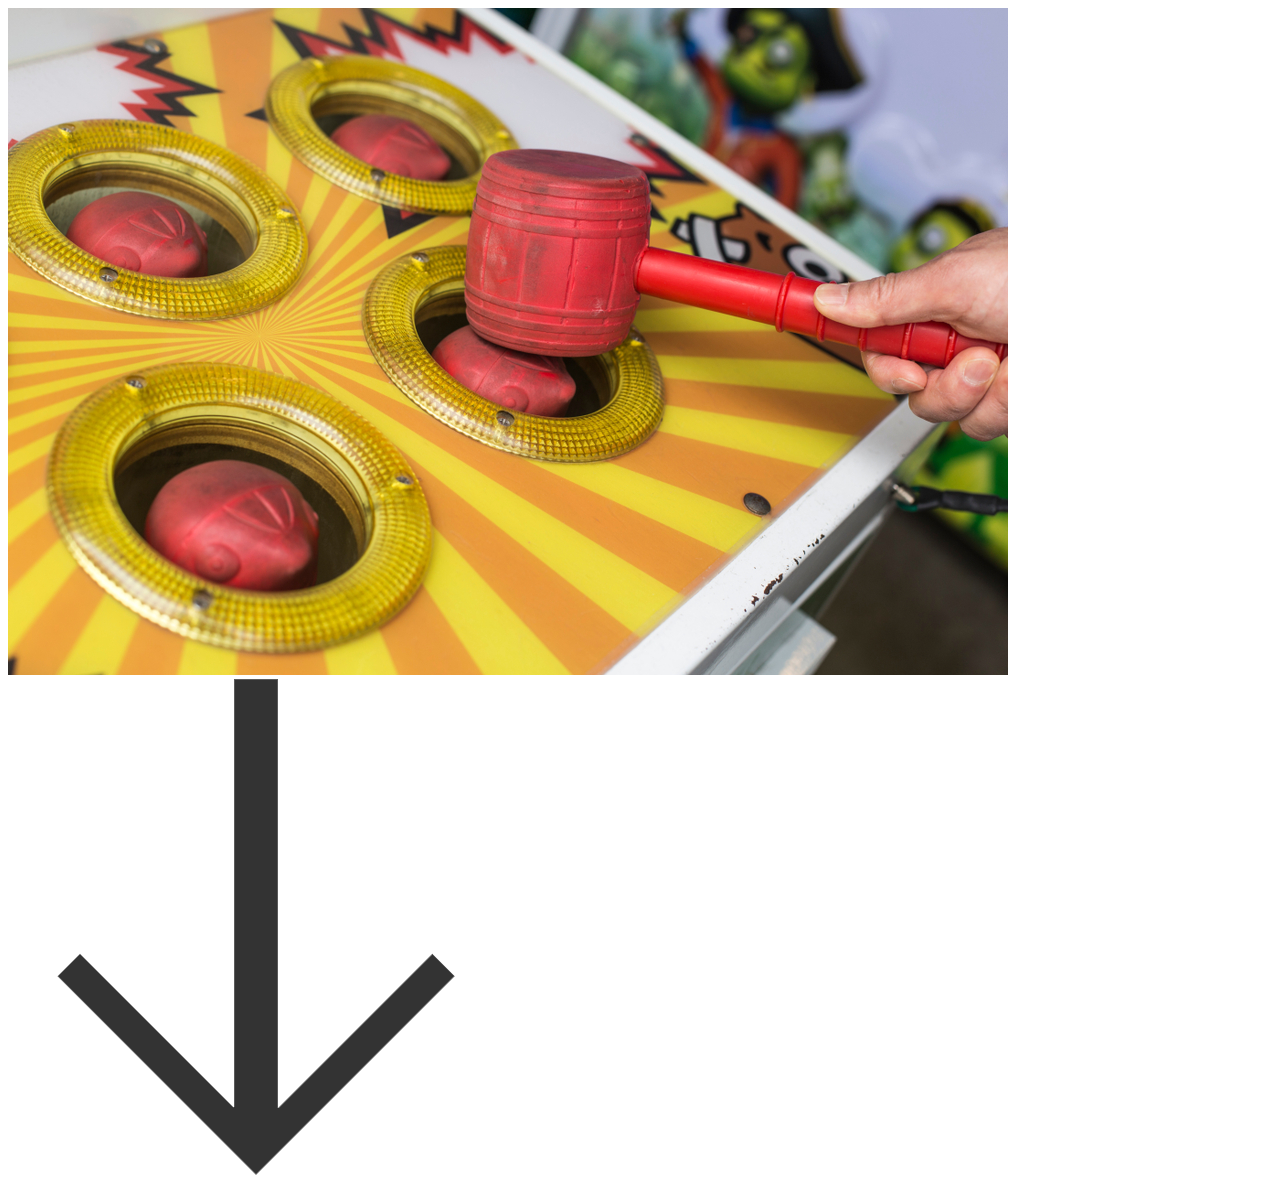
==== Sprint 1/Introdução à páginas web/exercicios/Whac-A-Mole/index.html @ 9f56432d "Exercício da aula 1 de criação do jogo da toupeira e criação da página de notícias, apenas HTML" ====
<!DOCTYPE html>
<html lang="pt-BR">
    <head>
        <meta charset="UTF-8">
        <meta name="viewport" content="width=device-width, initial-scale=1.0">
        <title>Whac-A-Mole</title>
    </head>
    <body>
        <section>
            <div class="banner">
                <img src="images/Whac-A-Mole.jpg" alt="Whac-A-Mole">
            </div>
        </section>
        <footer id="footer-inicio">
            <div class="arrow">
                <a href="regras.html#header-regras">
                    <img src="images/arrow-down.png" alt="regras">
                </a>
            </div>
        </footer>
    </body>
</html>
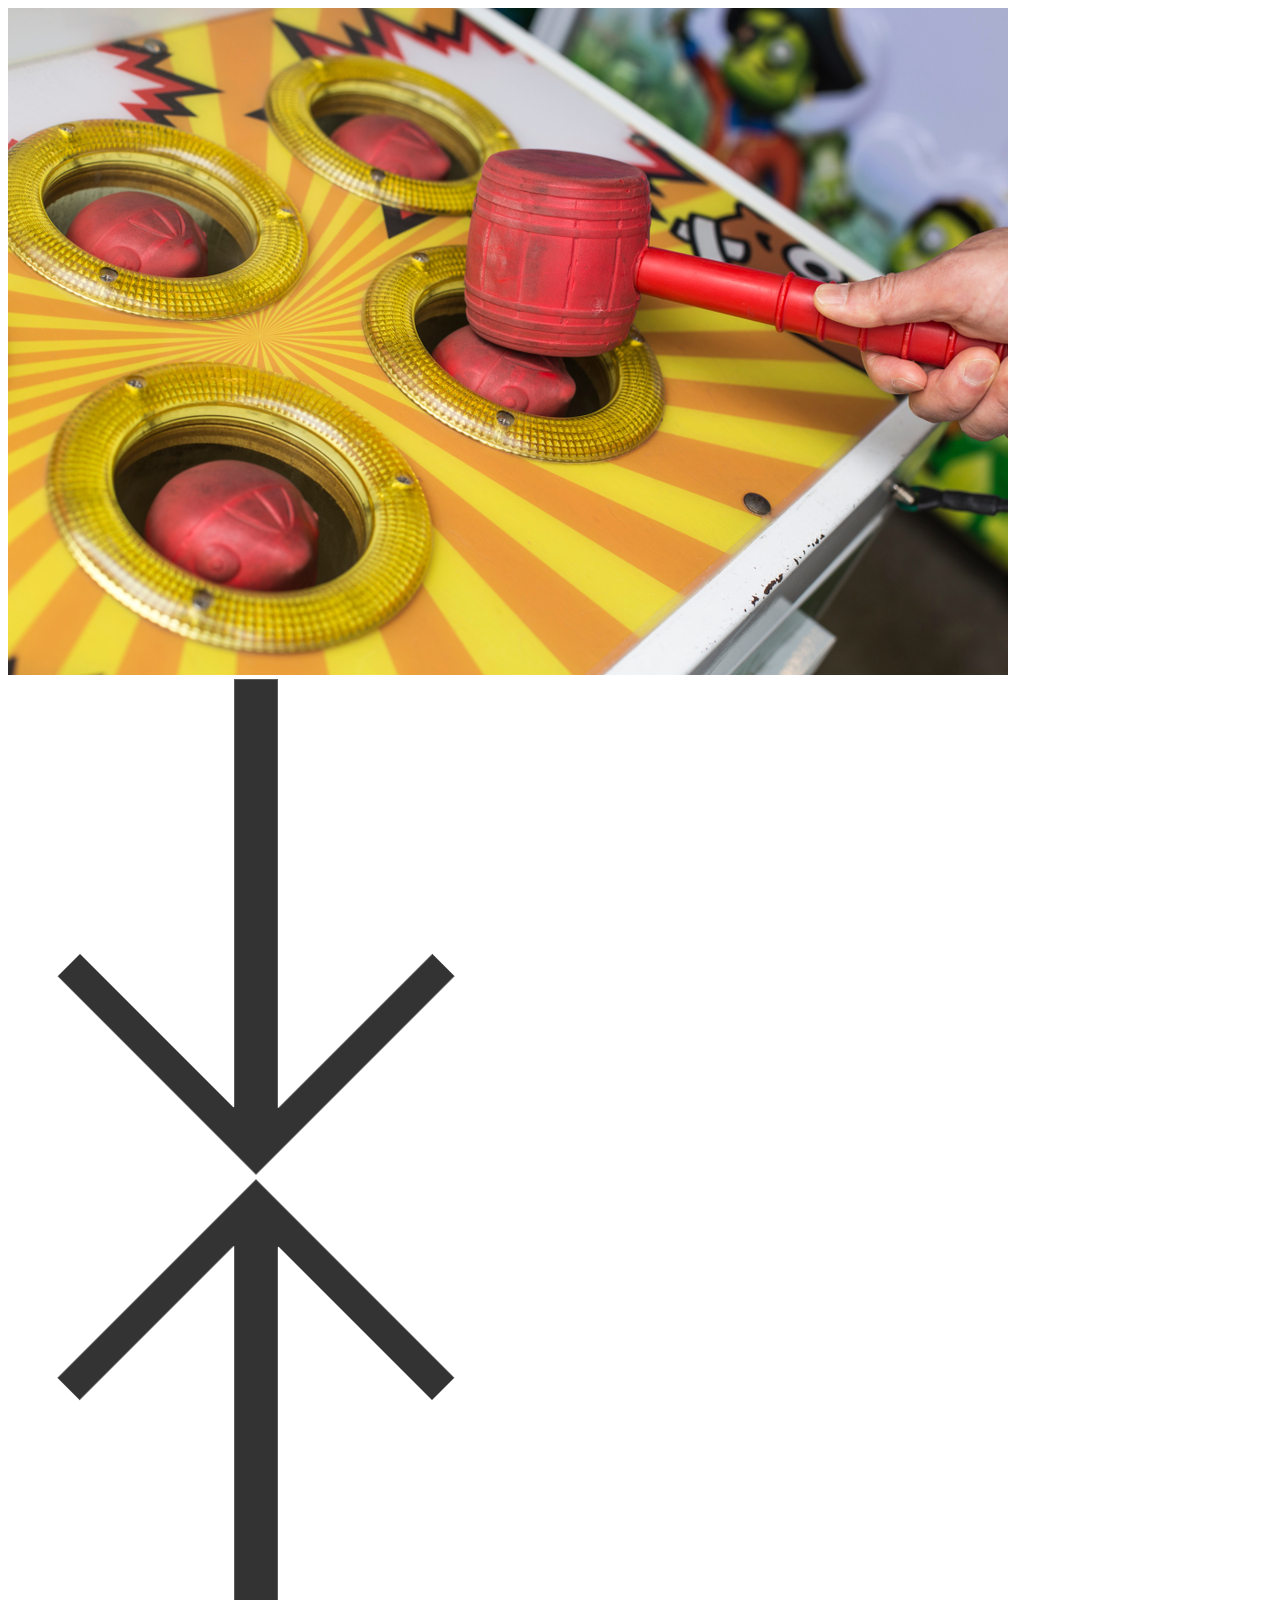
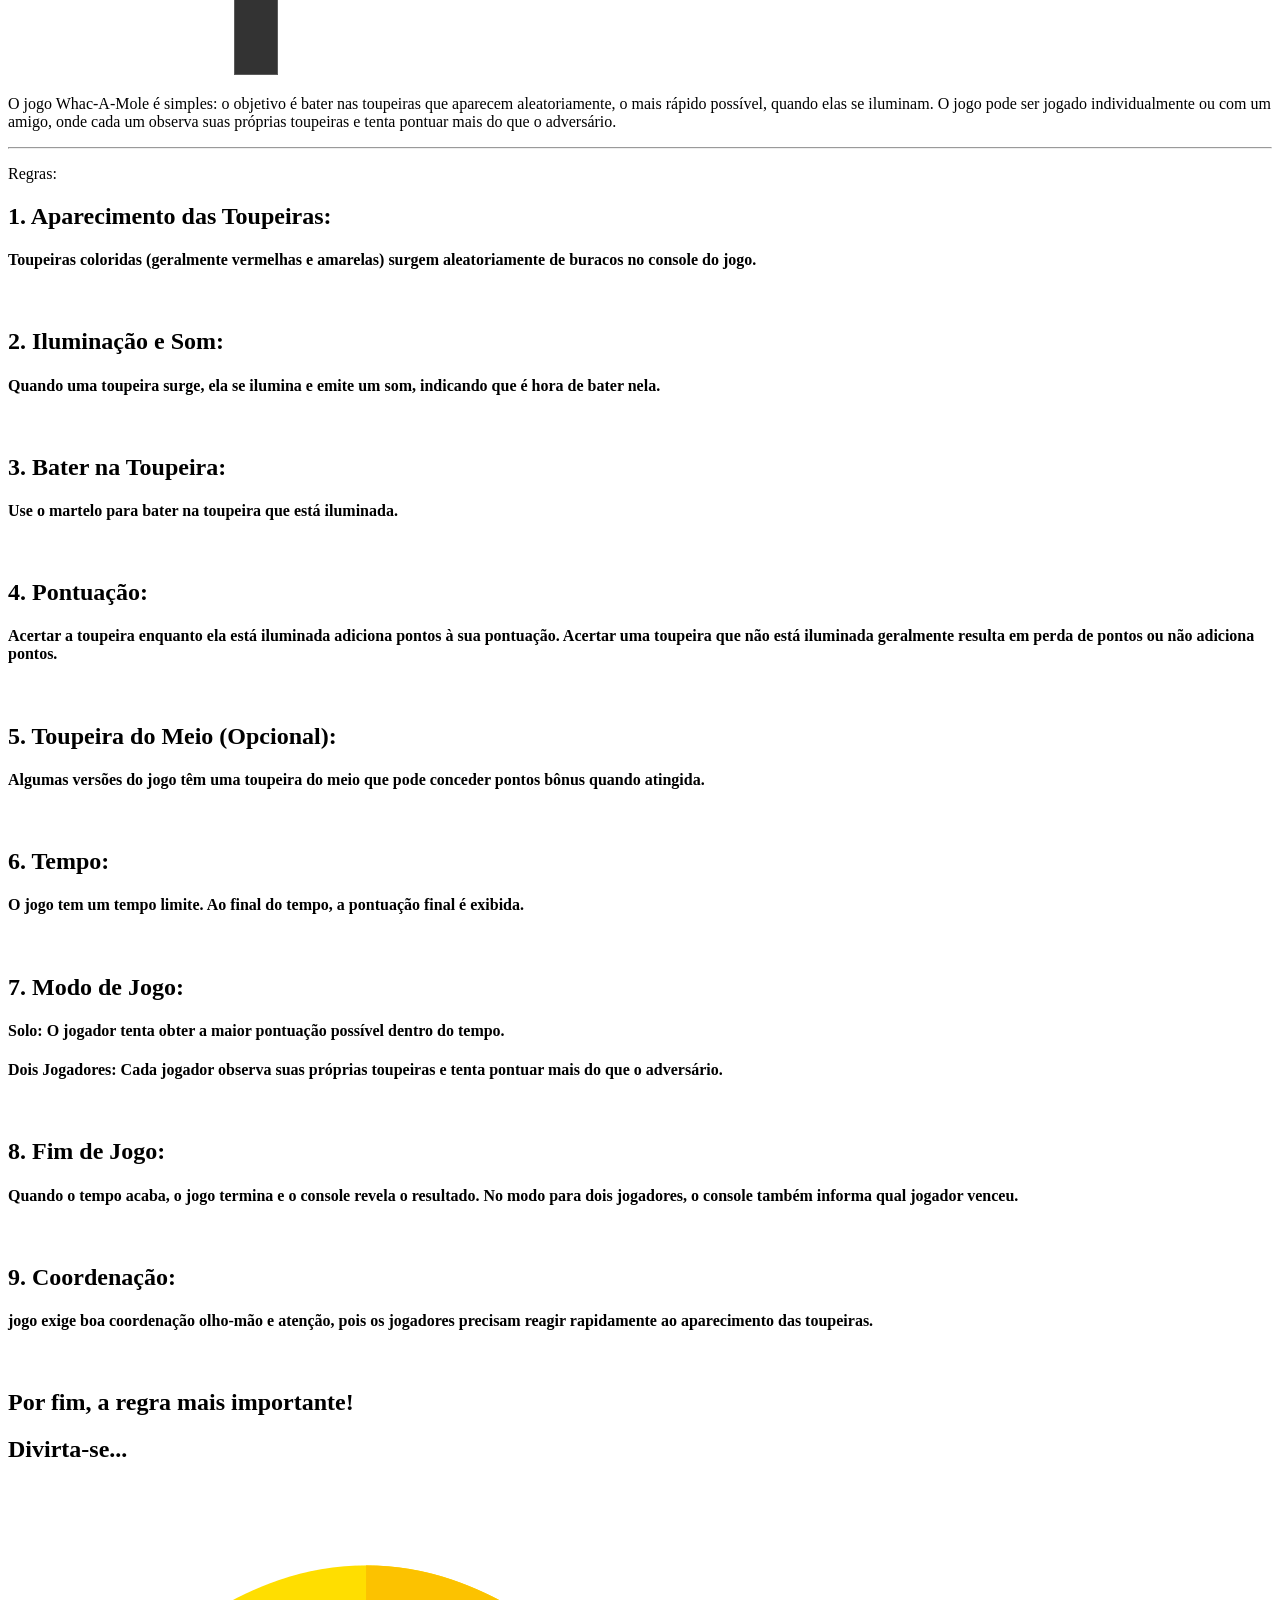
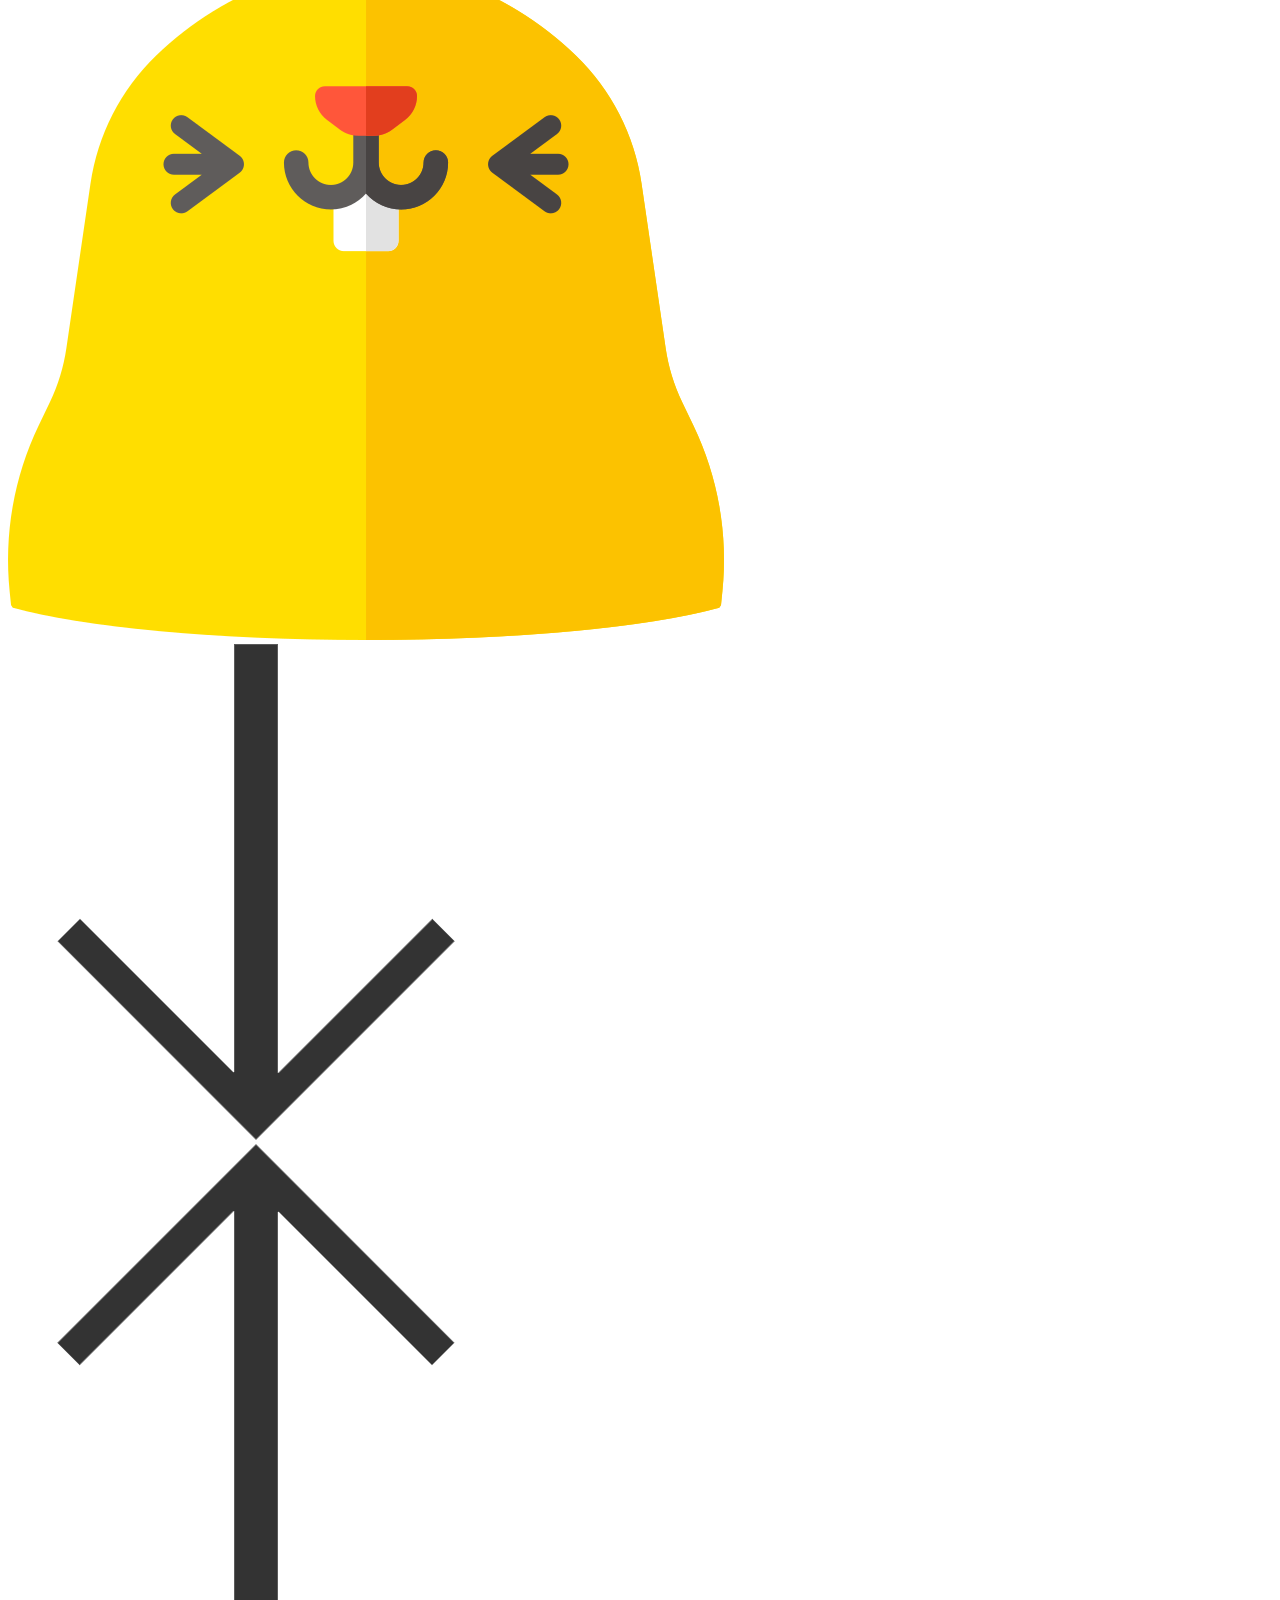
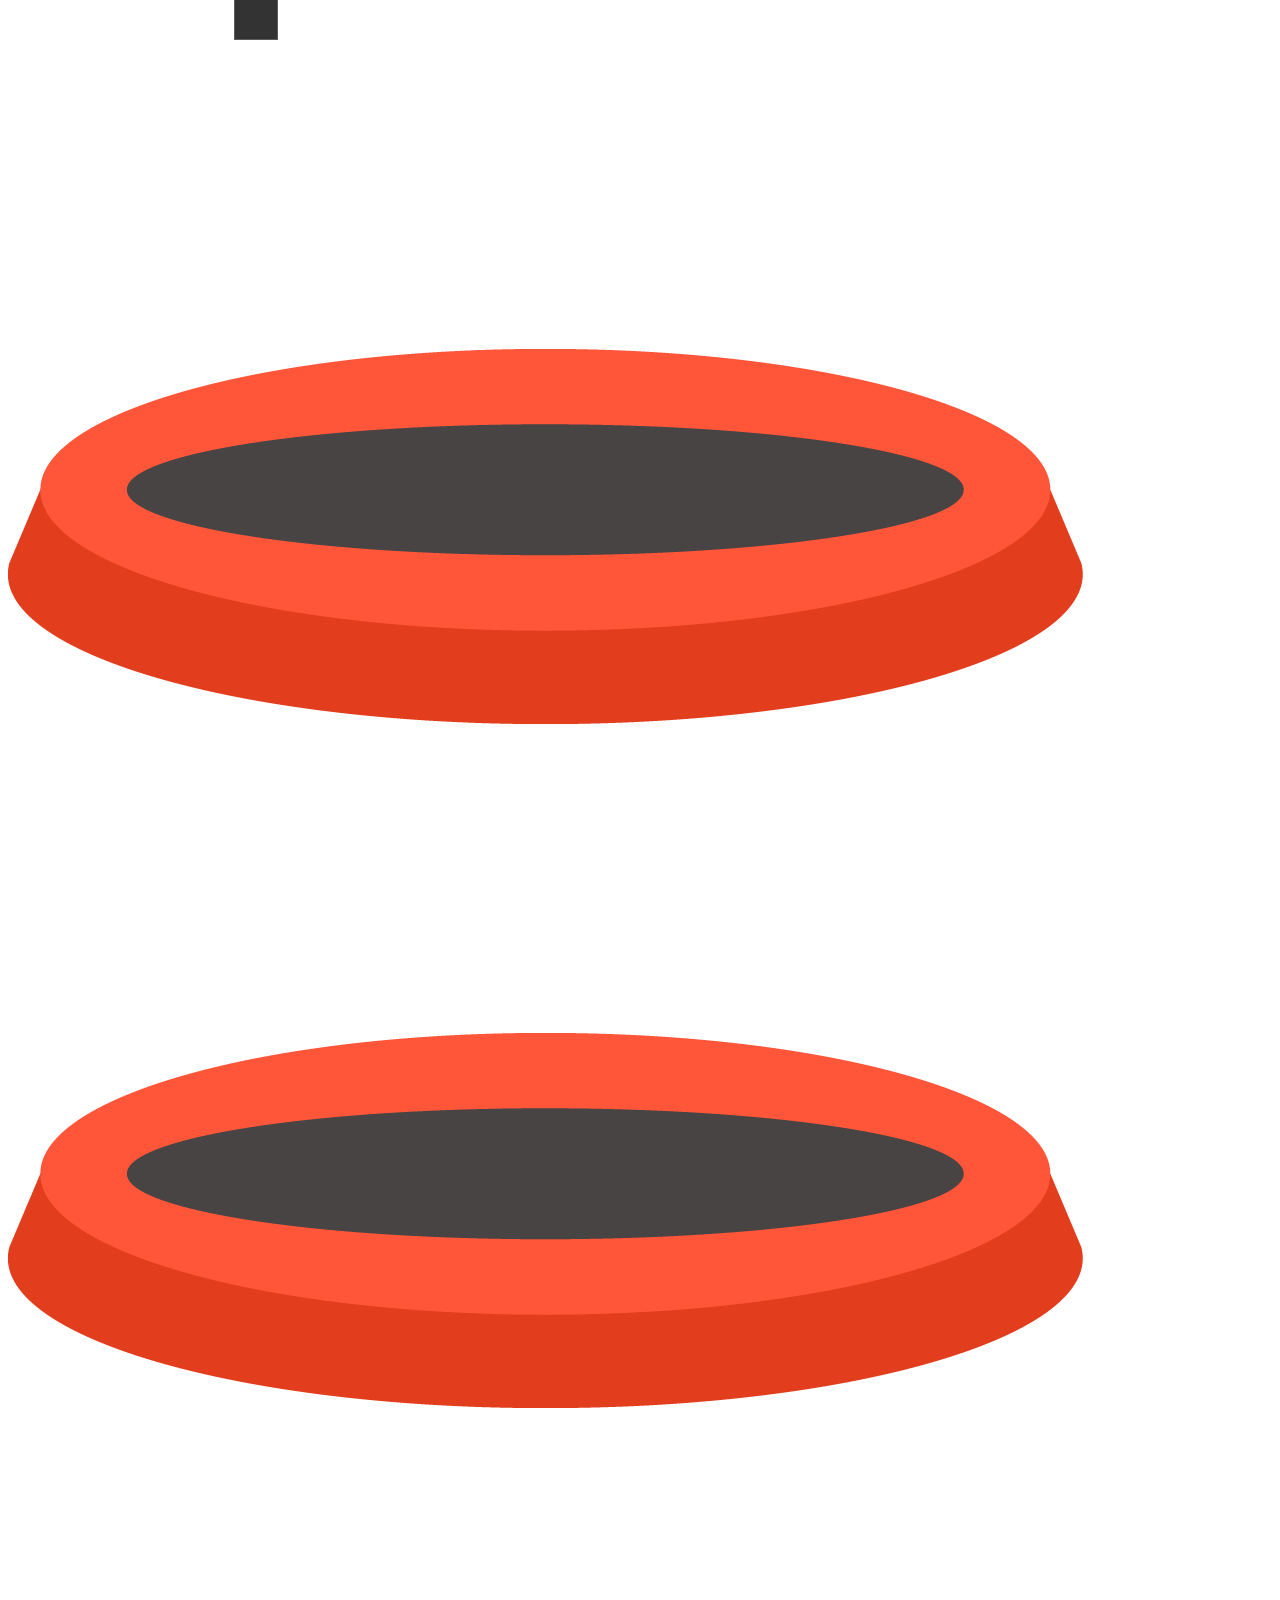
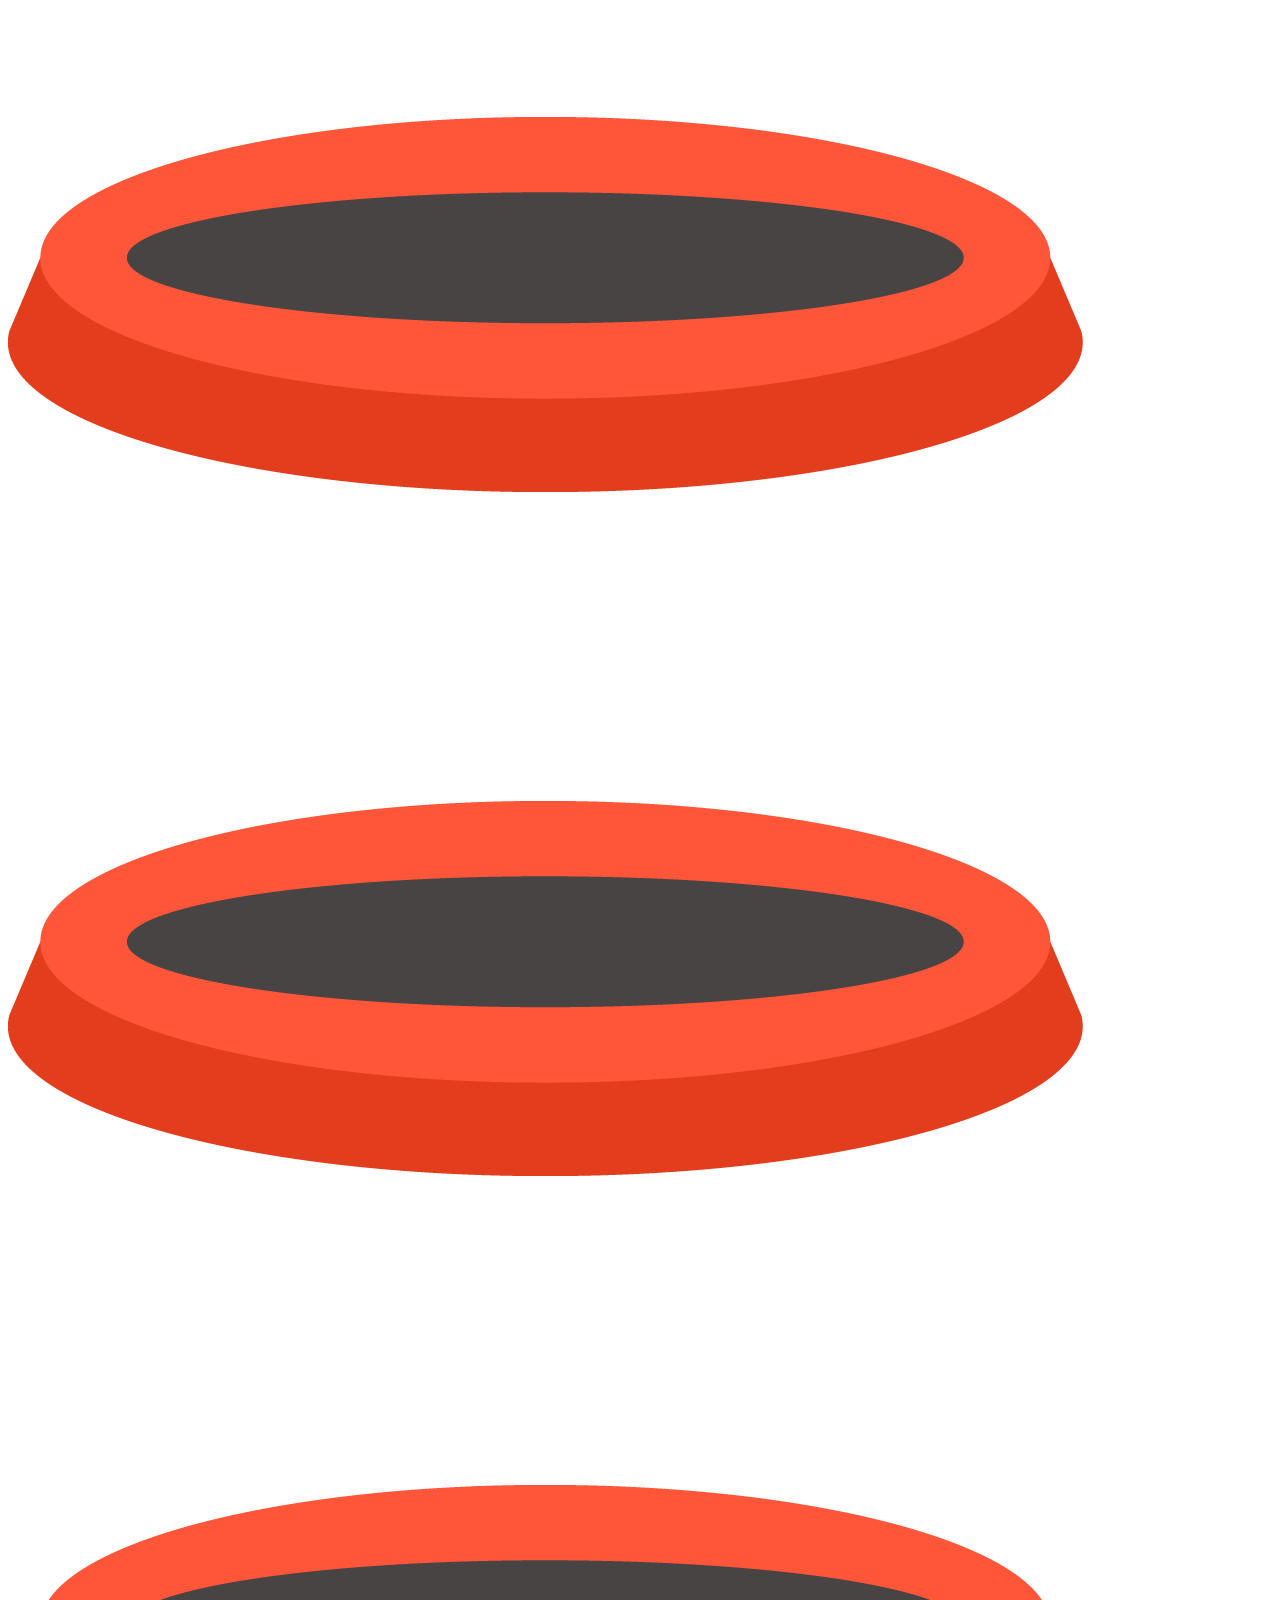
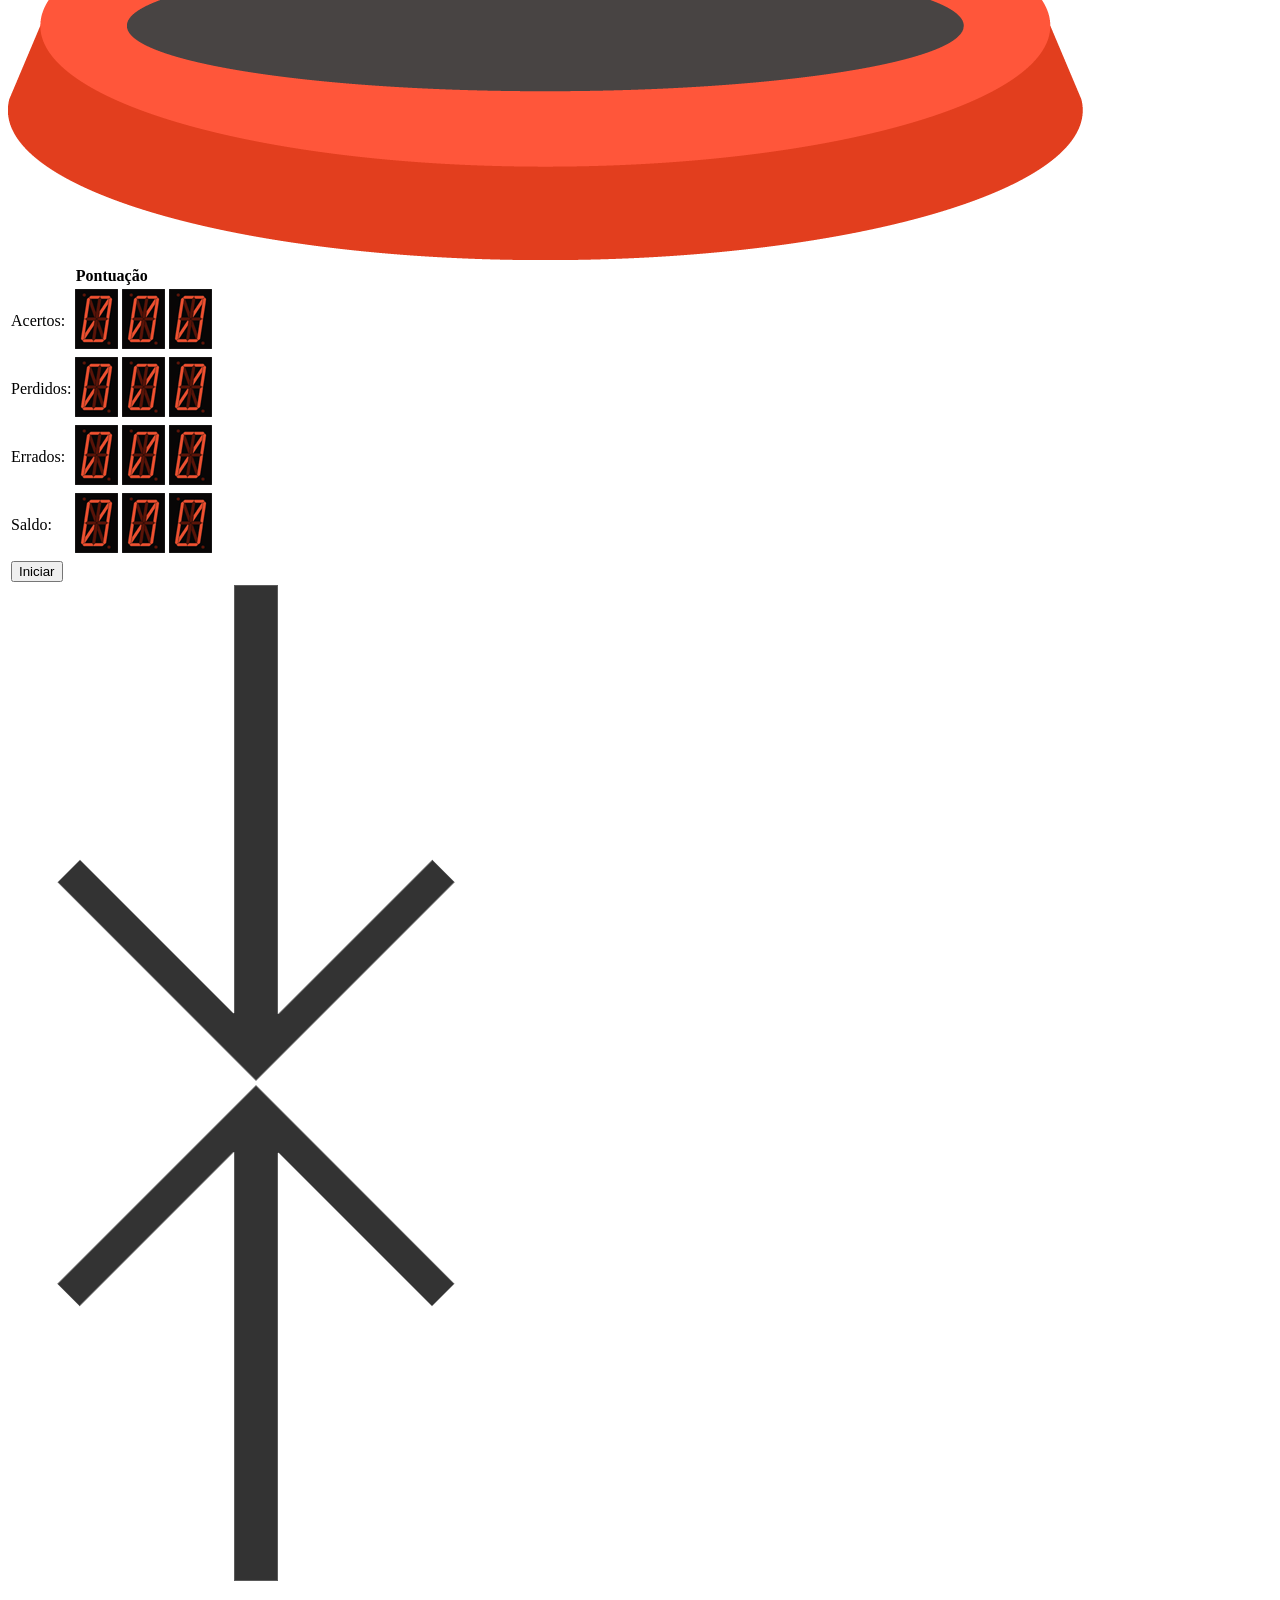
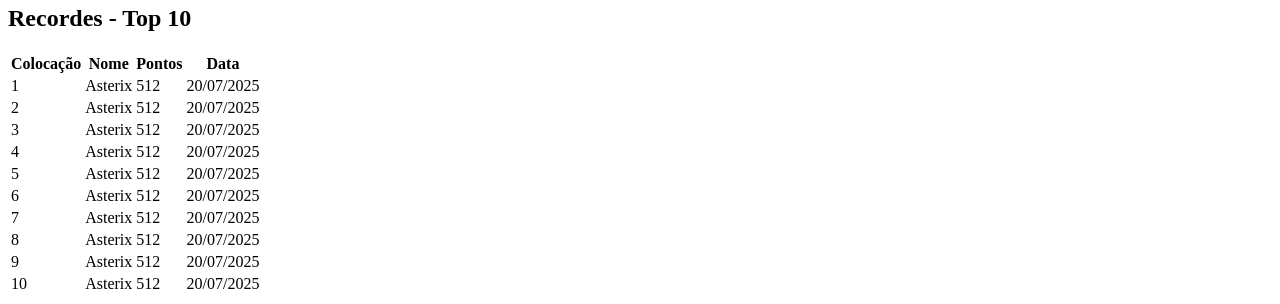
==== commit f51123ea: "criação da página única para o desafio da aula 1. e para o encontro com o professor criação de um no" ====
--- a/Sprint 1/Introdução à páginas web/exercicios/Whac-A-Mole/index.html
+++ b/Sprint 1/Introdução à páginas web/exercicios/Whac-A-Mole/index.html
@@ -6,17 +6,215 @@
         <title>Whac-A-Mole</title>
     </head>
     <body>
-        <section>
+        <section id="inicio">
             <div class="banner">
                 <img src="images/Whac-A-Mole.jpg" alt="Whac-A-Mole">
             </div>
-        </section>
-        <footer id="footer-inicio">
-            <div class="arrow">
-                <a href="regras.html#header-regras">
-                    <img src="images/arrow-down.png" alt="regras">
-                </a>
-            </div>
-        </footer>
+
+            <div class="arrow">
+                <a href="#regras" class="circulo">
+                    <img src="images/arrow-down.png" alt="tabuleiro" class="arrow">
+                </a>
+            </div>
+        </section>
+
+        <section class="regras" id="regras">
+            <div class="arrow">
+                <a href="#inicio">
+                    <img src="images/arrow-up.png" alt="início">
+                </a>
+            </div>
+            <div class="contentBox">
+                <p class="text">O jogo Whac-A-Mole é simples: o objetivo é bater nas toupeiras que aparecem aleatoriamente, o mais rápido possível, quando elas se iluminam. O jogo pode ser jogado individualmente ou com um amigo, onde cada um observa suas próprias toupeiras e tenta pontuar mais do que o adversário.</p>
+                <hr>
+                <p>Regras:</p>
+                <h1>1. Aparecimento das Toupeiras:</h1>
+                <h4>Toupeiras coloridas (geralmente vermelhas e amarelas) surgem aleatoriamente de buracos no console do jogo.</h4>
+                <br>
+                <h1>2. Iluminação e Som:</h1>    
+                <h4>Quando uma toupeira surge, ela se ilumina e emite um som, indicando que é hora de bater nela.</h4>
+                <br>
+                <h1>3. Bater na Toupeira:</h1>
+                <h4>Use o martelo para bater na toupeira que está iluminada.</h4>            
+                <br>
+                <h1>4. Pontuação:</h1>
+                <h4>Acertar a toupeira enquanto ela está iluminada adiciona pontos à sua pontuação. Acertar uma toupeira que não está iluminada geralmente resulta em perda de pontos ou não adiciona pontos.</h4>            
+                <br>
+                <h1>5. Toupeira do Meio (Opcional):</h1>
+                <h4>Algumas versões do jogo têm uma toupeira do meio que pode conceder pontos bônus quando atingida.</h4>            
+                <br>
+                <h1>6. Tempo:</h1>
+                <h4>O jogo tem um tempo limite. Ao final do tempo, a pontuação final é exibida.</h4>            
+                <br>
+                <h1>7. Modo de Jogo:</h1>
+                <h4>Solo: O jogador tenta obter a maior pontuação possível dentro do tempo.</h4>
+                <h4>Dois Jogadores: Cada jogador observa suas próprias toupeiras e tenta pontuar mais do que o adversário.</h4>
+                <br>
+                <h1>8. Fim de Jogo:</h1>
+                <h4>Quando o tempo acaba, o jogo termina e o console revela o resultado. No modo para dois jogadores, o console também informa qual jogador venceu.</h4>
+                <br>
+                <h1>9. Coordenação:</h1>
+                <h4>jogo exige boa coordenação olho-mão e atenção, pois os jogadores precisam reagir rapidamente ao aparecimento das toupeiras. </h4>            
+                <br>
+                <h1>Por fim, a regra mais importante!</h1>
+                <h2>Divirta-se...</h2>
+            </div>
+            <div>
+                <img src="images/Mole.png" alt="toupeira">
+            </div>
+            <div class="arrow">
+                <a href="#tabuleiro" class="circulo">
+                    <img src="images/arrow-down.png" alt="tabuleiro" class="arrow">
+                </a>
+            </div>
+        </section>
+        
+        <section class="tabuleiro" id="tabuleiro">
+            <div class="arrow">
+                <a href="#regras">
+                    <img src="images/arrow-up.png" alt="regras">
+                </a>
+            </div>
+            <div class="gramado" id="gramado"> 
+                <img src="images/hole.png" alt="buraco" id="buraco1" class="hole">
+                <img src="images/hole.png" alt="buraco" id="buraco2" class="hole">
+                <img src="images/hole.png" alt="buraco" id="buraco3" class="hole">
+                <img src="images/hole.png" alt="buraco" id="buraco4" class="hole">
+                <img src="images/hole.png" alt="buraco" id="buraco5" class="hole"> 
+            </div>
+            <div class="pontuacao">
+                <table border="0">  
+                    <thead>
+                        <tr>
+                            <th class="cab_pontuacao" colspan="2">Pontuação</thead>
+                        </tr>
+                    </thead>   
+                    <tbody class="pontuacao_conteudo">
+                        <tr class="pontuacao_acertos">
+                            <td>Acertos:</td>
+                            <td id="acertos">
+                                <img src="images/caractere_0.gif" alt="acertos">
+                                <img src="images/caractere_0.gif" alt="acertos">
+                                <img src="images/caractere_0.gif" alt="acertos">
+                            </td> 
+                        </tr>
+                        <tr class="pontuacao_perdidos">
+                            <td>Perdidos:</td>
+                            <td id="perdidos">
+                                <img src="images/caractere_0.gif" alt="perdas">
+                                <img src="images/caractere_0.gif" alt="perdas">
+                                <img src="images/caractere_0.gif" alt="perdas">
+                            </td> 
+                        </tr class="pontuacao_errados">
+                            <td>Errados:</td>
+                            <td id="errados">
+                                <img src="images/caractere_0.gif" alt="erros">
+                                <img src="images/caractere_0.gif" alt="erros">
+                                <img src="images/caractere_0.gif" alt="erros">
+                            </td>                        
+                        <tr class="pontuacao_saldo">
+                            <td>Saldo:</td>
+                            <td id="saldo">
+                                <img src="images/caractere_0.gif" alt="saldo">
+                                <img src="images/caractere_0.gif" alt="saldo">
+                                <img src="images/caractere_0.gif" alt="saldo">
+                            </td>                        
+                        </tr>
+                        <tr class="botao_start">
+                            <td  colspan="2" > 
+                                <button class="botao_start" type="button" name="btnStart" id="btnStart">Iniciar</button>                                
+                            </td>
+                        </tr>
+                    </tbody>                                
+                </table>
+            </div>            
+            <div class="arrow">
+                <a href="#recordes" class="circulo">
+                    <img src="images/arrow-down.png" alt="pontuação" class="arrow">
+                </a>
+            </div>
+        </section>
+        <section class="recordes" id="recordes">
+            <div class="arrow">
+                <a href="#tabuleiro">
+                    <img src="images/arrow-up.png" alt="regras">
+                </a>
+            </div>
+            <div class="contentBox">
+                <h2 class="heading">Recordes - Top 10</h2>
+                <table>
+                    <thead>
+                        <tr>
+                            <th>Colocação</th>
+                            <th>Nome</th>
+                            <th>Pontos</th>
+                            <th>Data</th>
+                        </tr>
+                    </thead>
+                    <tbody>
+                        <tr>
+                            <td>1</td>
+                            <td>Asterix</td>
+                            <td>512</td>
+                            <td>20/07/2025</td>
+                        </tr>
+                        <tr>
+                            <td>2</td>
+                            <td>Asterix</td>
+                            <td>512</td>
+                            <td>20/07/2025</td>
+                        </tr>
+                        <tr>
+                            <td>3</td>
+                            <td>Asterix</td>
+                            <td>512</td>
+                            <td>20/07/2025</td>
+                        </tr>
+                        <tr>
+                            <td>4</td>
+                            <td>Asterix</td>
+                            <td>512</td>
+                            <td>20/07/2025</td>
+                        </tr>
+                        <tr>
+                            <td>5</td>
+                            <td>Asterix</td>
+                            <td>512</td>
+                            <td>20/07/2025</td>
+                        </tr>
+                        <tr>
+                            <td>6</td>
+                            <td>Asterix</td>
+                            <td>512</td>
+                            <td>20/07/2025</td>
+                        </tr>
+                        <tr>
+                            <td>7</td>
+                            <td>Asterix</td>
+                            <td>512</td>
+                            <td>20/07/2025</td>
+                        </tr>
+                        <tr>
+                            <td>8</td>
+                            <td>Asterix</td>
+                            <td>512</td>
+                            <td>20/07/2025</td>
+                        </tr>
+                        <tr>
+                            <td>9</td>
+                            <td>Asterix</td>
+                            <td>512</td>
+                            <td>20/07/2025</td>
+                        </tr>
+                        <tr>
+                            <td>10</td>
+                            <td>Asterix</td>
+                            <td>512</td>
+                            <td>20/07/2025</td>
+                        </tr>
+                    </tbody>
+                </table>
+            </div>    
+        </section>
     </body>
 </html>
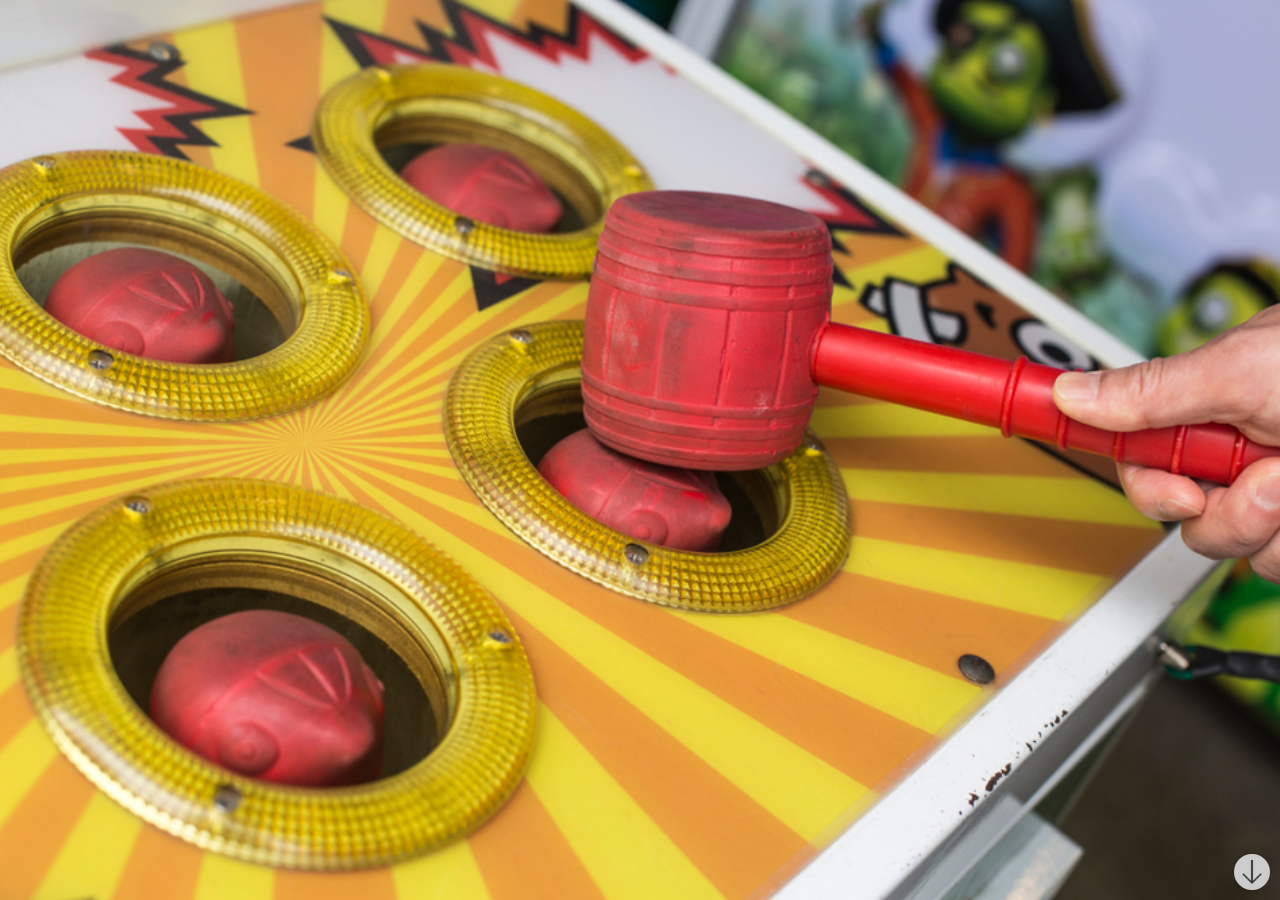
==== commit 2be86e06: "Aula 2 de programação web - folhas de estilo com css e responsividade" ====
--- a/Sprint 1/Introdução à páginas web/exercicios/Whac-A-Mole/index.html
+++ b/Sprint 1/Introdução à páginas web/exercicios/Whac-A-Mole/index.html
@@ -4,217 +4,20 @@
         <meta charset="UTF-8">
         <meta name="viewport" content="width=device-width, initial-scale=1.0">
         <title>Whac-A-Mole</title>
+        <link rel="stylesheet" type="" href="css/styles.css"> 
     </head>
     <body>
-        <section id="inicio">
+        <section class="inicio" id="inicio">
             <div class="banner">
-                <img src="images/Whac-A-Mole.jpg" alt="Whac-A-Mole">
-            </div>
-
-            <div class="arrow">
-                <a href="#regras" class="circulo">
-                    <img src="images/arrow-down.png" alt="tabuleiro" class="arrow">
-                </a>
+                <img src="images/Whac-A-Mole.jpg" alt="Whac-A-Mole">                
             </div>
         </section>
-
-        <section class="regras" id="regras">
-            <div class="arrow">
-                <a href="#inicio">
-                    <img src="images/arrow-up.png" alt="início">
-                </a>
+        <footer>            
+            <div class="nextPage">
+                <a href="regras.html" class="circulo">
+                    <img src="images/arrow-down.png" alt="Seta para baixo" class="arrow">
+                </a>            
             </div>
-            <div class="contentBox">
-                <p class="text">O jogo Whac-A-Mole é simples: o objetivo é bater nas toupeiras que aparecem aleatoriamente, o mais rápido possível, quando elas se iluminam. O jogo pode ser jogado individualmente ou com um amigo, onde cada um observa suas próprias toupeiras e tenta pontuar mais do que o adversário.</p>
-                <hr>
-                <p>Regras:</p>
-                <h1>1. Aparecimento das Toupeiras:</h1>
-                <h4>Toupeiras coloridas (geralmente vermelhas e amarelas) surgem aleatoriamente de buracos no console do jogo.</h4>
-                <br>
-                <h1>2. Iluminação e Som:</h1>    
-                <h4>Quando uma toupeira surge, ela se ilumina e emite um som, indicando que é hora de bater nela.</h4>
-                <br>
-                <h1>3. Bater na Toupeira:</h1>
-                <h4>Use o martelo para bater na toupeira que está iluminada.</h4>            
-                <br>
-                <h1>4. Pontuação:</h1>
-                <h4>Acertar a toupeira enquanto ela está iluminada adiciona pontos à sua pontuação. Acertar uma toupeira que não está iluminada geralmente resulta em perda de pontos ou não adiciona pontos.</h4>            
-                <br>
-                <h1>5. Toupeira do Meio (Opcional):</h1>
-                <h4>Algumas versões do jogo têm uma toupeira do meio que pode conceder pontos bônus quando atingida.</h4>            
-                <br>
-                <h1>6. Tempo:</h1>
-                <h4>O jogo tem um tempo limite. Ao final do tempo, a pontuação final é exibida.</h4>            
-                <br>
-                <h1>7. Modo de Jogo:</h1>
-                <h4>Solo: O jogador tenta obter a maior pontuação possível dentro do tempo.</h4>
-                <h4>Dois Jogadores: Cada jogador observa suas próprias toupeiras e tenta pontuar mais do que o adversário.</h4>
-                <br>
-                <h1>8. Fim de Jogo:</h1>
-                <h4>Quando o tempo acaba, o jogo termina e o console revela o resultado. No modo para dois jogadores, o console também informa qual jogador venceu.</h4>
-                <br>
-                <h1>9. Coordenação:</h1>
-                <h4>jogo exige boa coordenação olho-mão e atenção, pois os jogadores precisam reagir rapidamente ao aparecimento das toupeiras. </h4>            
-                <br>
-                <h1>Por fim, a regra mais importante!</h1>
-                <h2>Divirta-se...</h2>
-            </div>
-            <div>
-                <img src="images/Mole.png" alt="toupeira">
-            </div>
-            <div class="arrow">
-                <a href="#tabuleiro" class="circulo">
-                    <img src="images/arrow-down.png" alt="tabuleiro" class="arrow">
-                </a>
-            </div>
-        </section>
-        
-        <section class="tabuleiro" id="tabuleiro">
-            <div class="arrow">
-                <a href="#regras">
-                    <img src="images/arrow-up.png" alt="regras">
-                </a>
-            </div>
-            <div class="gramado" id="gramado"> 
-                <img src="images/hole.png" alt="buraco" id="buraco1" class="hole">
-                <img src="images/hole.png" alt="buraco" id="buraco2" class="hole">
-                <img src="images/hole.png" alt="buraco" id="buraco3" class="hole">
-                <img src="images/hole.png" alt="buraco" id="buraco4" class="hole">
-                <img src="images/hole.png" alt="buraco" id="buraco5" class="hole"> 
-            </div>
-            <div class="pontuacao">
-                <table border="0">  
-                    <thead>
-                        <tr>
-                            <th class="cab_pontuacao" colspan="2">Pontuação</thead>
-                        </tr>
-                    </thead>   
-                    <tbody class="pontuacao_conteudo">
-                        <tr class="pontuacao_acertos">
-                            <td>Acertos:</td>
-                            <td id="acertos">
-                                <img src="images/caractere_0.gif" alt="acertos">
-                                <img src="images/caractere_0.gif" alt="acertos">
-                                <img src="images/caractere_0.gif" alt="acertos">
-                            </td> 
-                        </tr>
-                        <tr class="pontuacao_perdidos">
-                            <td>Perdidos:</td>
-                            <td id="perdidos">
-                                <img src="images/caractere_0.gif" alt="perdas">
-                                <img src="images/caractere_0.gif" alt="perdas">
-                                <img src="images/caractere_0.gif" alt="perdas">
-                            </td> 
-                        </tr class="pontuacao_errados">
-                            <td>Errados:</td>
-                            <td id="errados">
-                                <img src="images/caractere_0.gif" alt="erros">
-                                <img src="images/caractere_0.gif" alt="erros">
-                                <img src="images/caractere_0.gif" alt="erros">
-                            </td>                        
-                        <tr class="pontuacao_saldo">
-                            <td>Saldo:</td>
-                            <td id="saldo">
-                                <img src="images/caractere_0.gif" alt="saldo">
-                                <img src="images/caractere_0.gif" alt="saldo">
-                                <img src="images/caractere_0.gif" alt="saldo">
-                            </td>                        
-                        </tr>
-                        <tr class="botao_start">
-                            <td  colspan="2" > 
-                                <button class="botao_start" type="button" name="btnStart" id="btnStart">Iniciar</button>                                
-                            </td>
-                        </tr>
-                    </tbody>                                
-                </table>
-            </div>            
-            <div class="arrow">
-                <a href="#recordes" class="circulo">
-                    <img src="images/arrow-down.png" alt="pontuação" class="arrow">
-                </a>
-            </div>
-        </section>
-        <section class="recordes" id="recordes">
-            <div class="arrow">
-                <a href="#tabuleiro">
-                    <img src="images/arrow-up.png" alt="regras">
-                </a>
-            </div>
-            <div class="contentBox">
-                <h2 class="heading">Recordes - Top 10</h2>
-                <table>
-                    <thead>
-                        <tr>
-                            <th>Colocação</th>
-                            <th>Nome</th>
-                            <th>Pontos</th>
-                            <th>Data</th>
-                        </tr>
-                    </thead>
-                    <tbody>
-                        <tr>
-                            <td>1</td>
-                            <td>Asterix</td>
-                            <td>512</td>
-                            <td>20/07/2025</td>
-                        </tr>
-                        <tr>
-                            <td>2</td>
-                            <td>Asterix</td>
-                            <td>512</td>
-                            <td>20/07/2025</td>
-                        </tr>
-                        <tr>
-                            <td>3</td>
-                            <td>Asterix</td>
-                            <td>512</td>
-                            <td>20/07/2025</td>
-                        </tr>
-                        <tr>
-                            <td>4</td>
-                            <td>Asterix</td>
-                            <td>512</td>
-                            <td>20/07/2025</td>
-                        </tr>
-                        <tr>
-                            <td>5</td>
-                            <td>Asterix</td>
-                            <td>512</td>
-                            <td>20/07/2025</td>
-                        </tr>
-                        <tr>
-                            <td>6</td>
-                            <td>Asterix</td>
-                            <td>512</td>
-                            <td>20/07/2025</td>
-                        </tr>
-                        <tr>
-                            <td>7</td>
-                            <td>Asterix</td>
-                            <td>512</td>
-                            <td>20/07/2025</td>
-                        </tr>
-                        <tr>
-                            <td>8</td>
-                            <td>Asterix</td>
-                            <td>512</td>
-                            <td>20/07/2025</td>
-                        </tr>
-                        <tr>
-                            <td>9</td>
-                            <td>Asterix</td>
-                            <td>512</td>
-                            <td>20/07/2025</td>
-                        </tr>
-                        <tr>
-                            <td>10</td>
-                            <td>Asterix</td>
-                            <td>512</td>
-                            <td>20/07/2025</td>
-                        </tr>
-                    </tbody>
-                </table>
-            </div>    
-        </section>
+        </footer>      
     </body>
 </html>
--- a/Sprint 1/Introdução à páginas web/exercicios/Whac-A-Mole/css/styles.css
+++ b/Sprint 1/Introdução à páginas web/exercicios/Whac-A-Mole/css/styles.css
@@ -0,0 +1,272 @@
+html, body {
+    margin: 0;
+    padding: 0;
+    box-sizing: border-box;
+}
+
+.banner {
+    height: 100vh;
+    position: relative;
+}
+
+.banner img{
+    position: absolute; /* Posiciona a seta dentro do banner */
+    width: 0px;
+    height: 0px;
+    width: 100%;
+    height: 100%;
+    object-fit: cover;
+}
+
+.previousPage {    
+    position: fixed; /* Posiciona a seta dentro do banner */
+    top: 10px; /* Distância da borda inferior */
+    left: 10px; /* Distância da borda direita */
+    display: flex;
+    align-items: center;
+    justify-content: center;
+    z-index: 3;
+}
+
+.nextPage {
+    position: fixed; /* Posiciona a seta dentro do banner */
+    bottom: 10px; /* Distância da borda inferior */
+    right: 10px; /* Distância da borda direita */
+    display: flex;
+    align-items: center;
+    justify-content: center;
+    z-index: 3;
+}
+
+.circulo {
+    background-color: #CCCCCC;
+    border-radius: 50%;
+    width: 36px;
+    height: 36px;
+    display: flex;
+    align-items: center;
+    justify-content: center;
+}
+
+.arrow {
+    width: 24px;
+    height: 24px;
+}
+
+.regras {
+    height: 99vh;
+    background-color: gray;   
+    display: flex;
+}
+
+.regras .contentBox {
+    width: 100%;
+    padding-top: 50px;
+    padding-left: 20px;
+    background-color: #C0C0C0;  
+    border: 1px solid #ccc; /* Borda */
+    border-radius: 5px; /* Bordas arredondadas */
+    font-family: Arial, sans-serif; /* Fonte */
+    font-size: 14px; /* Tamanho da fonte */
+    overflow-y: auto; /* Adiciona barra de rolagem vertical quando necessário */
+}
+
+.regras .introducao {
+    font-family: system-ui;
+    font-size: 16px;
+    font-weight: bold;  
+    text-align: justify;    
+    margin-right: 20px;
+}
+
+.regras p {
+    font-family: system-ui;
+    font-size: xx-large;
+    font-weight: bolder;  
+    margin-bottom: 0px;
+}
+
+.regras h1 {
+    margin-top: 10px;
+    font-family: system-ui;
+    font-size: 16;
+    margin-bottom: 0px;
+}
+
+.regras h4 {
+    font-family: system-ui;
+    font-size: 16;     
+    font-weight: lighter;
+    margin-top: 0px;
+}
+
+.regras img {    
+    background-image: url('../images/Mole.png'); 
+    background-size: cover;
+    background-position: center;
+    background-repeat: no-repeat; 
+}
+
+.tabuleiro {
+    background-color: green;
+    height: 100vh;
+    display: flex;
+    align-items: center;
+    justify-content: center;
+}
+
+.gramado {
+    background-color: darkgreen;
+    width: 536px;
+    height: 536px;
+    align-items: center;
+    display: flex;
+    justify-content: space-around;
+    flex-wrap: wrap;
+    cursor: url(../images/hammer.png), crosshair;
+    padding: 0px;    
+}
+
+.gramado img {
+    width: 100px;
+    height: 100px;
+    padding: 25px 50px 25px 60px;
+    box-sizing: content-box;    
+}
+
+.pontuacao {
+    width: 536px;
+    height: 536px;
+    display: flex;
+    justify-content: center;
+}
+
+.pontuacao th {
+    font-size: 50px;
+    text-align: center;
+    font-family: 'Bungee Spice', sans-serif;
+}
+
+.pontuacao td:first-child {
+    font-size: 36px;
+    font-family: 'Bungee Spice', sans-serif;
+    text-align: right;    
+}
+
+#start {
+    width: 100%;
+    font-size: 36px;
+    border: 1px solid black;
+}
+
+.recordes {
+    height: 100vh;
+    display: flex;
+    align-items: center;
+    justify-content: center;
+}
+
+.recordes .contentBox .head {
+    font-family: 'Bungee Spice', sans-serif;
+    font-size: 36px;
+    text-align: center; 
+}
+
+.recordes table { 
+    border-collapse: collapse;
+    font-family: 'MedievalSharp', cursive;    
+}
+
+.recordes th {
+    background-color: black;
+    color: white;
+    text-align: center;
+    font-size: 36px;
+    padding-left: 30px;
+    padding-right: 30px;
+}
+
+.recordes td {
+    padding-left: 30px;
+    padding-right: 30px;
+    font-size: 30px;    
+}
+
+.recordes td img {
+    width: 50px;
+    height: 50px;
+}
+
+.recordes tr:nth-child(even){
+    background-color: #C0C0C0;
+}
+
+.recordes td:first-child{
+    text-align: center;    
+}
+
+.recordes td:nth-child(3){
+    text-align: right;
+}
+
+.recordes td:nth-child(2), th:nth-child(2) {
+    width: 350px;
+    text-align: left;
+}
+
+.recordes td:nth-child(4), th:nth-child(4) {
+    width: 200px;
+    text-align: left;
+}
+
+@media(max-width: 991px) {
+    .regras {
+        flex-direction: column;
+    }
+
+    .regras img {
+        height: 100%;
+    }
+
+    .tabuleiro {
+        flex-direction: column-reverse;
+        height: 100%;        
+    }
+
+    .pontuacao th {
+        font-size: 30px;
+    }
+
+    .pontuacao td:first-child {
+        font-size: 20px;
+    }
+
+    .gramado {
+        width: 400px;
+        height: 400px;
+    }
+
+    .pontuacao {
+        width: 400px;
+        height: 400px;        
+    }
+
+    .gramado img {
+        padding: 10px, 30px, 10px, 30px;
+    }
+
+    .recordes tr th {
+        padding-left: 10px;
+        padding-right: 10px;        
+    }
+
+    .recordes th {
+        font-size: 18px;
+    }
+
+    .recordes td {
+        padding-left: 10px;
+        padding-right: 10px;
+        font-size: 15px;
+    }
+}
